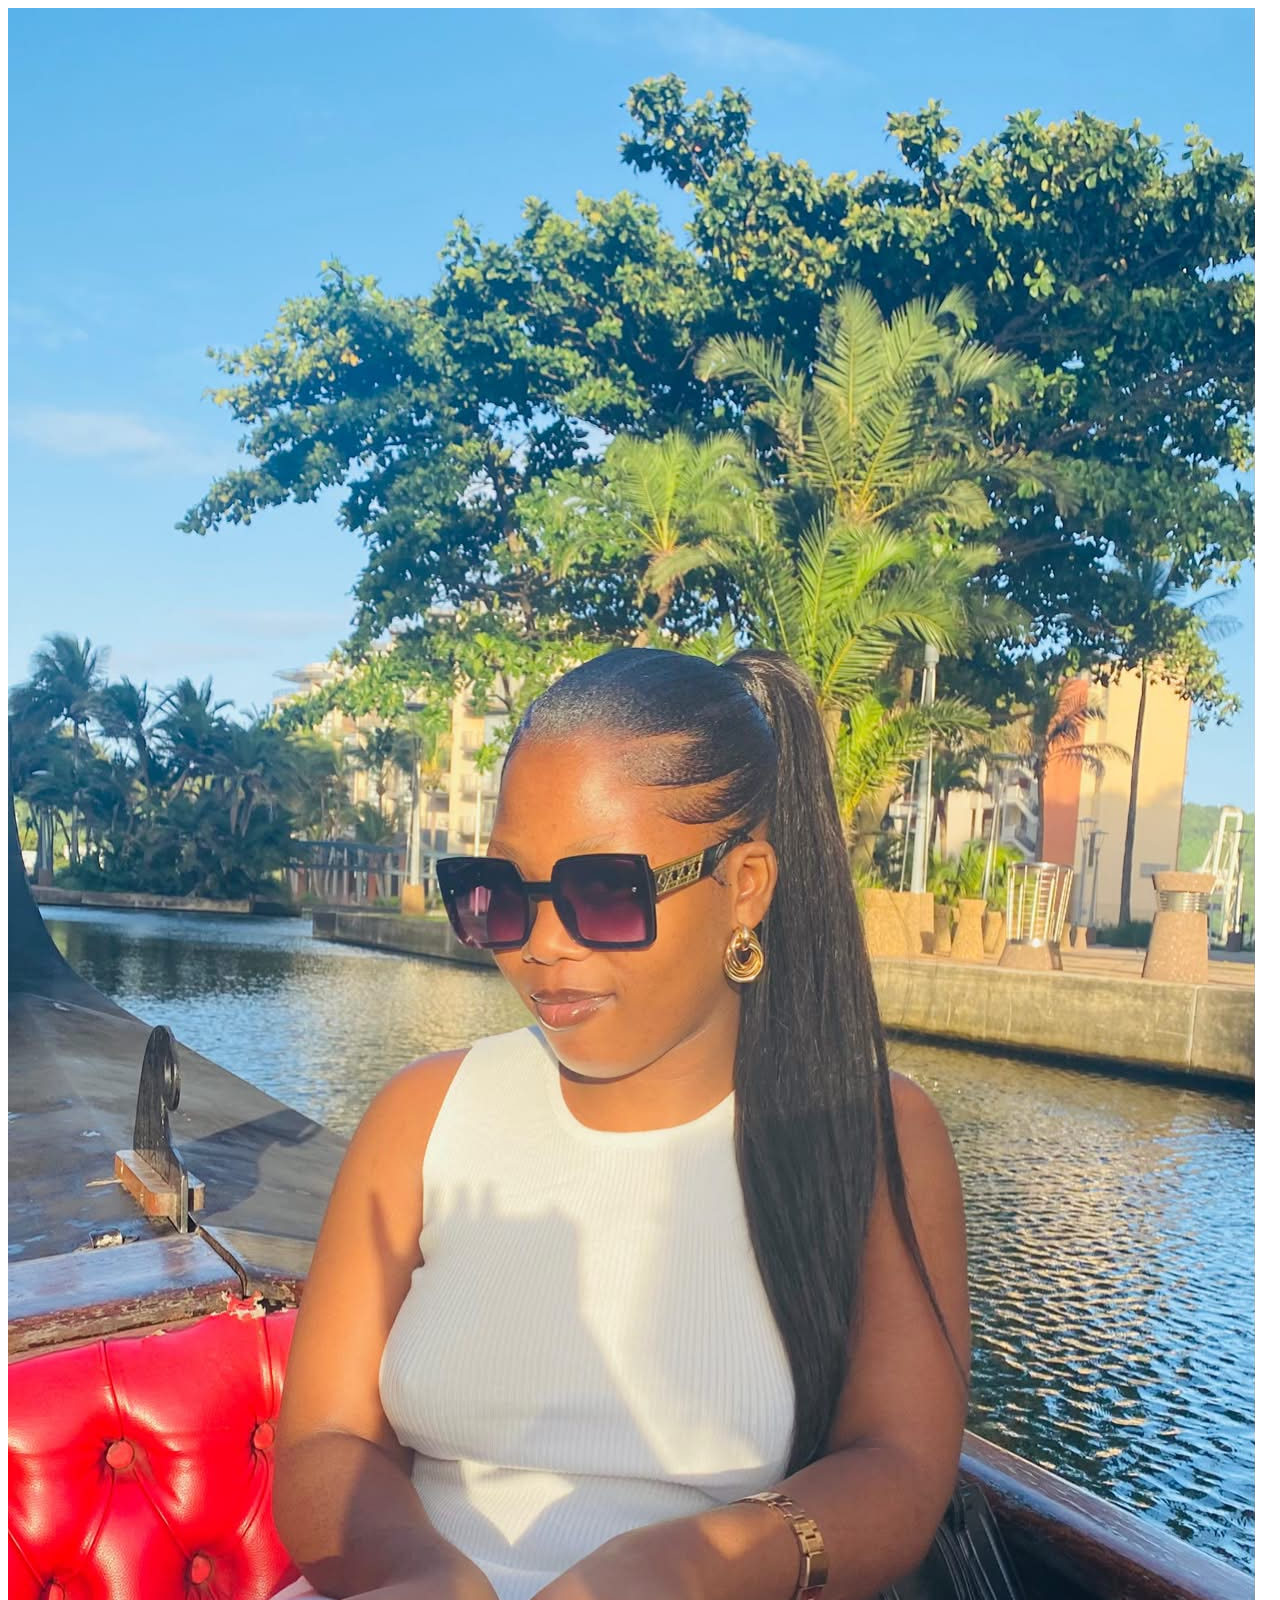
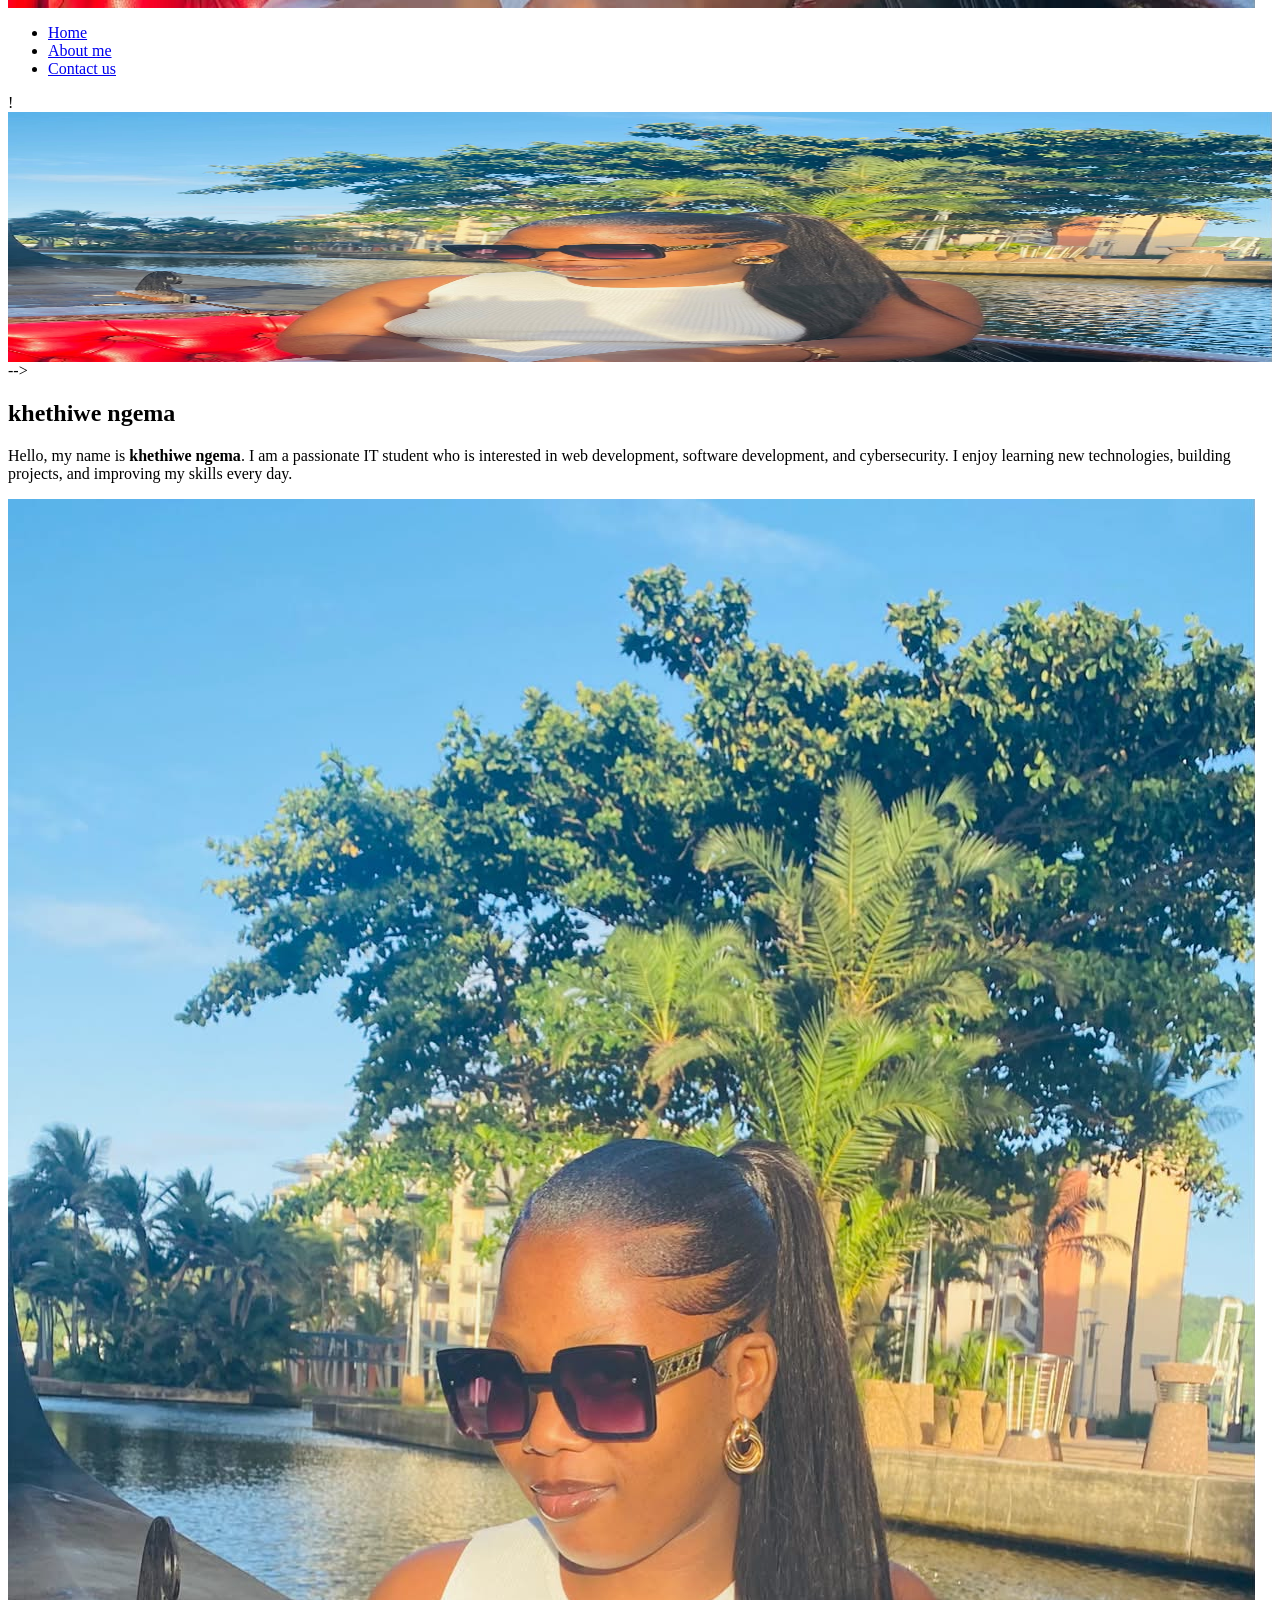
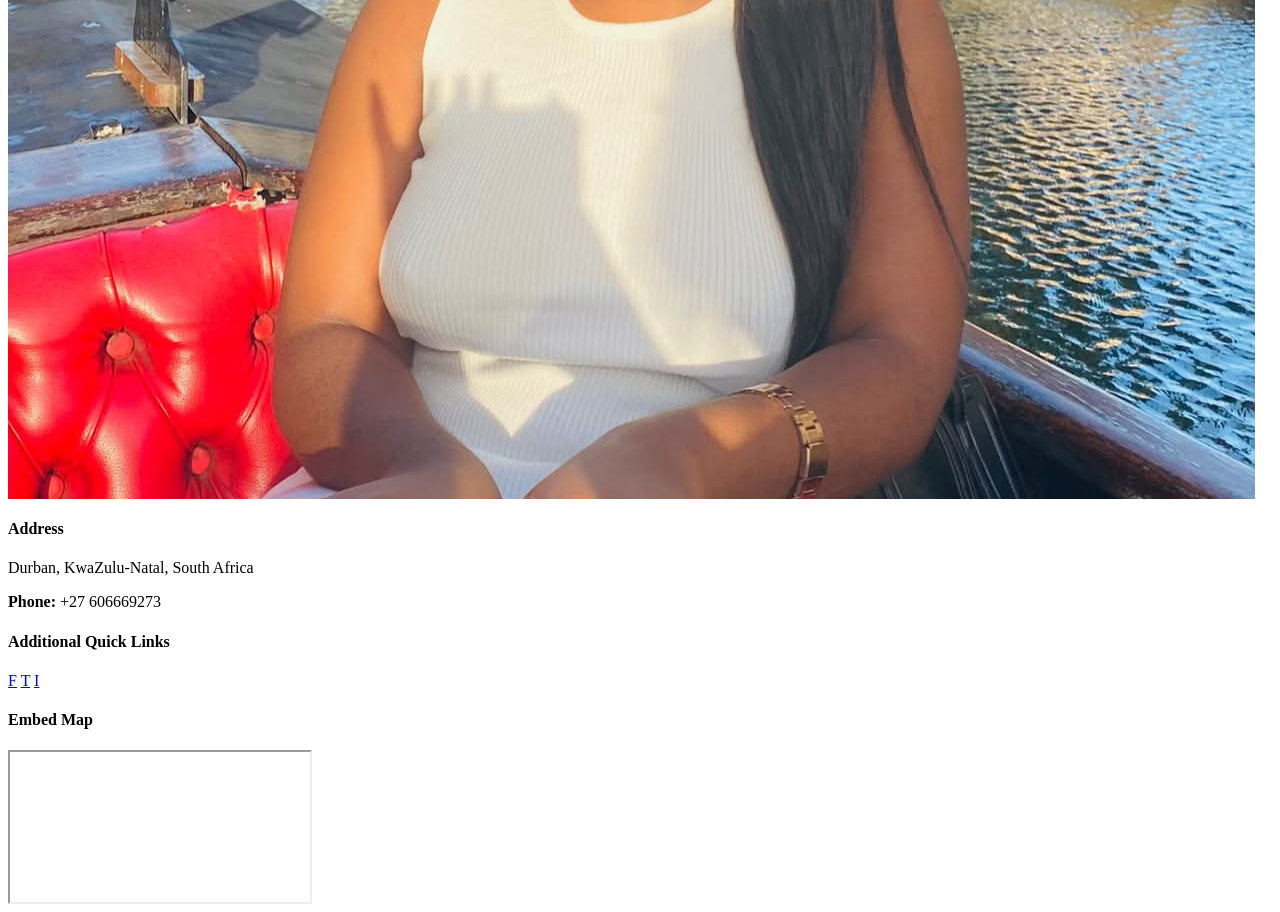
==== index.html @ 15307d3a "Created index file and image folder" ====
<meta charset="UTF-8">
  <meta name="viewport" content="width=device-width, initial-scale=1.0">
  <title>My Portfolio | Home</title>
  <link rel="stylesheet" href="style.css">
</head>
<body>

  <div class="container">

    <!-- Navbar -->
    <div class="navbar">
      <img src="./images/khethy.image.jpeg" alt="Logo">

      <ul>
        <li><a href="index.html">Home</a></li>
        <li><a href="about.html">About me</a></li>
        <li><a href="contact.html">Contact us</a></li>
      </ul>
    </div>

    <!-- Hero Section -->
    <div class="hero">
      ! <img src="./images/khethy.image.jpeg" width="100%" height="250"> -->
    </div>

    <!-- About Section -->
    <div class="about-section">

      <div class="about-text">
        <h2>khethiwe ngema</h2>
        <p>
          Hello, my name is <b>khethiwe ngema</b>. I am a passionate IT student who is interested in
          web development, software development, and cybersecurity. I enjoy learning new technologies,
          building projects, and improving my skills every day.
        </p>
      </div>

      <div class="profile-circle">
        <img src="./images/khethy.image.jpeg" alt="My Photo">
      </div>

    </div>

    <!-- Footer -->
    <div class="footer">

      <div>
        <h4>Address</h4>
        <p>Durban, KwaZulu-Natal, South Africa</p>
        <p><b>Phone:</b> +27 606669273</p>
      </div>

      <div>
        <h4>Additional Quick Links</h4>
        <div class="social-icons">
          <a href="#" target="_blank">F</a>
          <a href="#" target="_blank">T</a>
          <a href="#" target="_blank">I</a>
        </div>
      </div>

      <div class="map">
        <h4>Embed Map</h4>
        <iframe 
          src="https://www.google.com/maps/embed?pb=!1m18!1m12!1m3!1d3456.1"
          allowfullscreen=""
          loading="lazy">
        </iframe>
      </div>

    </div>

  </div>

</body>
</html>
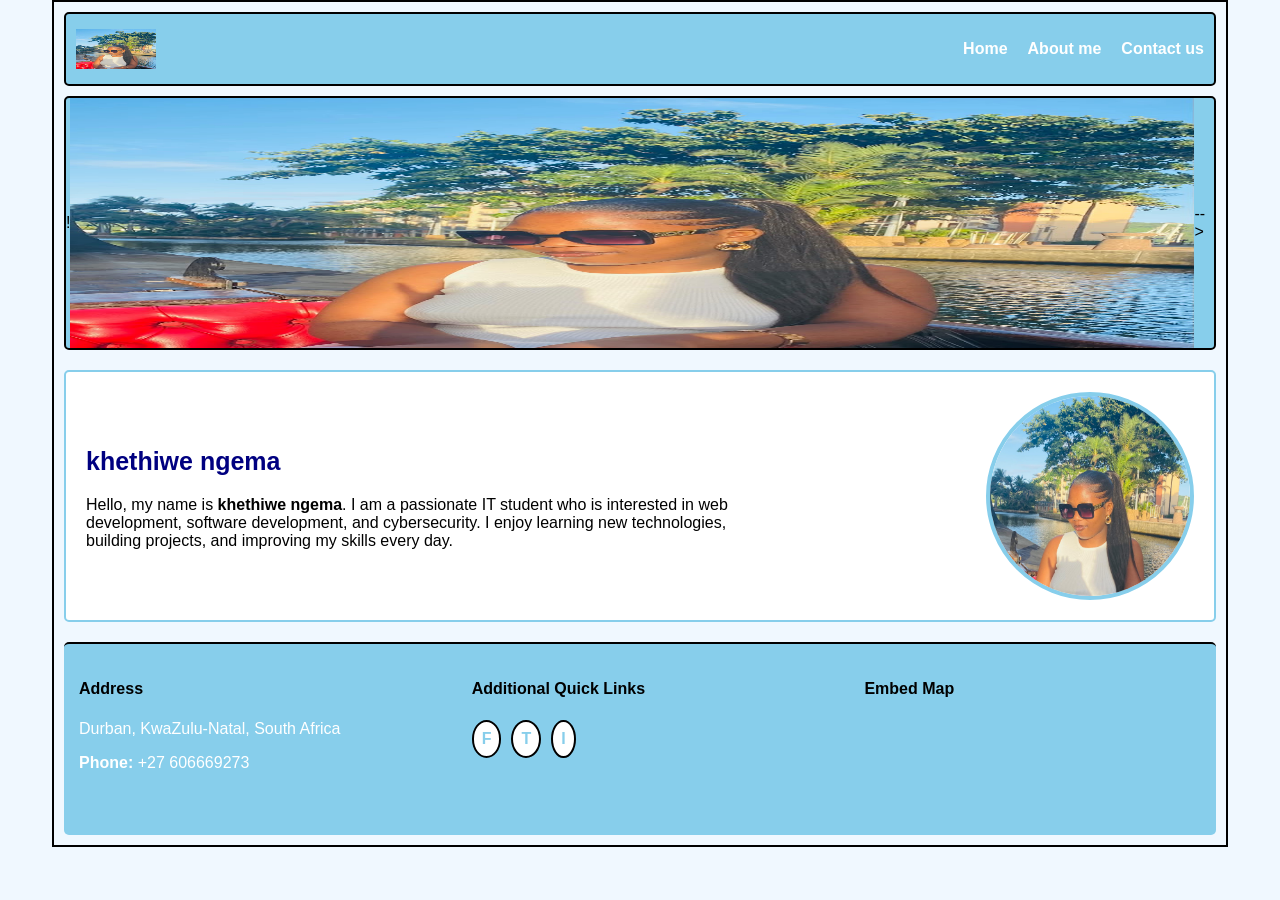
==== commit 20df044b: "Added CSS" ====
--- a/index.html
+++ b/index.html
@@ -62,9 +62,8 @@
       <div class="map">
         <h4>Embed Map</h4>
         <iframe 
-          src="https://www.google.com/maps/embed?pb=!1m18!1m12!1m3!1d3456.1"
-          allowfullscreen=""
-          loading="lazy">
+            src="https://www.google.com/maps/embed?pb=!1m18!1m12!1m3!1d3302.1234567890123!2d31.02123456789012!3d-29.12345678901234!2m3!1f0!2f0!3f0!3m2!1i1024!2i768!4f13.1!3m3!1m2!1s0x1a23456789012345%3A0x67890abcdef12345!2sDurban%20City%20Center%2C%20Durban%2C%20South%20Africa!5e0!3m2!1sen!2sza!4v1700000000000"
+            width="100%" height="200" style="border:0;" allowfullscreen="" loading="lazy" referrerpolicy="no-referrer-when-downgrade">
         </iframe>
       </div>
 
--- a/style.css
+++ b/style.css
@@ -0,0 +1,191 @@
+body {
+  margin: 0;
+  font-family: Arial, sans-serif;
+  background: #f0f8ff;
+}
+
+.container {
+  width: 90%;
+  margin: auto;
+  border: 2px solid black;
+  padding: 10px;
+}
+
+/* Navbar */
+.navbar {
+  display: flex;
+  justify-content: space-between;
+  align-items: center;
+  background: #87CEEB;
+  border: 2px solid black;
+  padding: 10px;
+  border-radius: 5px;
+}
+
+.navbar img {
+  width: 80px;
+  height: 40px;
+}
+
+.navbar ul {
+  list-style: none;
+  display: flex;
+  gap: 20px;
+}
+
+.navbar ul li a {
+  text-decoration: none;
+  color: white;
+  font-weight: bold;
+  transition: 0.3s;
+}
+
+.navbar ul li a:hover {
+  color: black;
+}
+
+/* Hero Section */
+.hero {
+  background: #87CEEB;
+  border: 2px solid black;
+  height: 250px;
+  margin-top: 10px;
+  display: flex;
+  justify-content: center;
+  align-items: center;
+  border-radius: 5px;
+}
+
+/* About Section */
+.about-section {
+  background: white;
+  display: flex;
+  justify-content: space-between;
+  align-items: center;
+  margin-top: 20px;
+  padding: 20px;
+  border-radius: 5px;
+  border: 2px solid #87CEEB;
+}
+
+.about-text {
+  width: 60%;
+}
+
+.about-text h2 {
+  font-size: 25px;
+  color: #000080;
+}
+
+.profile-circle {
+  width: 200px;
+  height: 200px;
+  border-radius: 50%;
+  border: 4px solid #87CEEB;
+  overflow: hidden;
+}
+
+.profile-circle img {
+  width: 100%;
+  height: 100%;
+  object-fit: cover;
+}
+
+/* Footer */
+.footer {
+  background: #87CEEB;
+  border-top: 2px solid black;
+  margin-top: 20px;
+  padding: 15px;
+  display: flex;
+  justify-content: space-between;
+  border-radius: 5px;
+  color: white;
+}
+
+.footer div {
+  width: 30%;
+}
+
+.footer h4 {
+  color: black;
+}
+
+.social-icons {
+  display: flex;
+  gap: 10px;
+}
+
+.social-icons a {
+  text-decoration: none;
+  background: white;
+  border: 2px solid black;
+  padding: 8px;
+  border-radius: 50%;
+  font-weight: bold;
+  color: #87CEEB;
+  transition: 0.3s;
+}
+
+.social-icons a:hover {
+  background: black;
+  color: #87CEEB;
+}
+
+.map iframe {
+  width: 100%;
+  height: 100px;
+  border: 2px solid black;
+}
+
+/* Form Styling */
+form {
+  background: white;
+  padding: 20px;
+  border-radius: 5px;
+  border: 2px solid #87CEEB;
+}
+
+label {
+  font-weight: bold;
+  color: black;
+}
+
+input[type="text"],
+input[type="email"],
+textarea {
+  width: 100%;
+  padding: 10px;
+  margin: 5px 0 15px 0;
+  border: 2px solid #87CEEB;
+  border-radius: 5px;
+  font-family: Arial, sans-serif;
+}
+
+input[type="text"]:focus,
+input[type="email"]:focus,
+textarea:focus {
+  outline: none;
+  border: 2px solid #000080;
+  background: #f0f8ff;
+}
+
+button {
+  background: #87CEEB;
+  color: white;
+  padding: 12px 25px;
+  border: 2px solid black;
+  border-radius: 5px;
+  font-weight: bold;
+  cursor: pointer;
+  transition: 0.3s;
+}
+
+button:hover {
+  background: black;
+  color: #87CEEB;
+}
+
+h2, h3 {
+  color: #000080;
+}
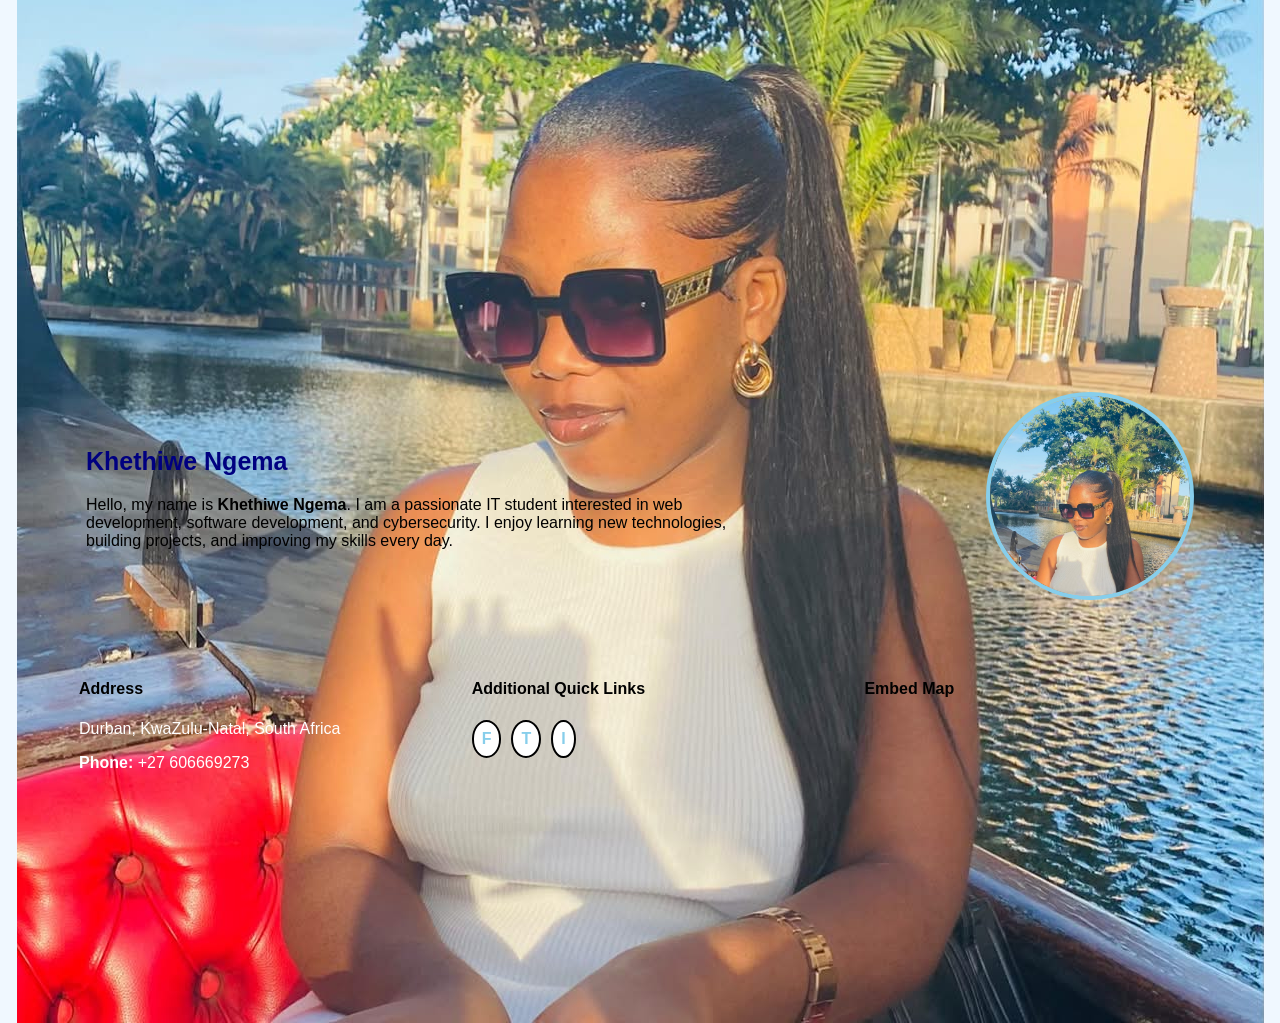
==== commit 16325164: "Added CSS" ====
--- a/index.html
+++ b/index.html
@@ -1,3 +1,6 @@
+<!DOCTYPE html>
+<html lang="en">
+<head>
   <meta charset="UTF-8">
   <meta name="viewport" content="width=device-width, initial-scale=1.0">
   <title>My Portfolio | Home</title>
@@ -8,46 +11,52 @@
   <div class="container">
 
     <!-- Navbar -->
-    <div class="navbar">
-      <img src="./images/khethy.image.jpeg" alt="Logo">
+    <nav class="navbar" role="navigation">
+      <a class="brand" href="index.html"><img src="./images/khethy.image.jpeg" alt="Logo"></a>
+      <input type="checkbox" id="nav-toggle" class="nav-toggle">
+      <label for="nav-toggle" class="hamburger" aria-label="Toggle menu">
+        <span></span>
+        <span></span>
+        <span></span>
+      </label>
 
-      <ul>
+      <ul class="menu">
         <li><a href="index.html">Home</a></li>
         <li><a href="about.html">About me</a></li>
         <li><a href="contact.html">Contact us</a></li>
       </ul>
-    </div>
+    </nav>
 
     <!-- Hero Section -->
-    <div class="hero">
-      ! <img src="./images/khethy.image.jpeg" width="100%" height="250"> -->
-    </div>
+    <section class="hero">
+      <img src="./images/khethy.image.jpeg" alt="Banner">
+    </section>
 
     <!-- About Section -->
-    <div class="about-section">
+    <section class="about-section">
 
       <div class="about-text">
-        <h2>khethiwe ngema</h2>
+        <h2>Khethiwe Ngema</h2>
         <p>
-          Hello, my name is <b>khethiwe ngema</b>. I am a passionate IT student who is interested in
+          Hello, my name is <strong>Khethiwe Ngema</strong>. I am a passionate IT student interested in
           web development, software development, and cybersecurity. I enjoy learning new technologies,
           building projects, and improving my skills every day.
         </p>
       </div>
 
-      <div class="profile-circle">
+      <aside class="profile-circle">
         <img src="./images/khethy.image.jpeg" alt="My Photo">
-      </div>
+      </aside>
 
-    </div>
+    </section>
 
     <!-- Footer -->
-    <div class="footer">
+    <footer class="footer">
 
       <div>
         <h4>Address</h4>
         <p>Durban, KwaZulu-Natal, South Africa</p>
-        <p><b>Phone:</b> +27 606669273</p>
+        <p><strong>Phone:</strong> +27 606669273</p>
       </div>
 
       <div>
@@ -67,7 +76,7 @@
         </iframe>
       </div>
 
-    </div>
+    </footer>
 
   </div>
 
